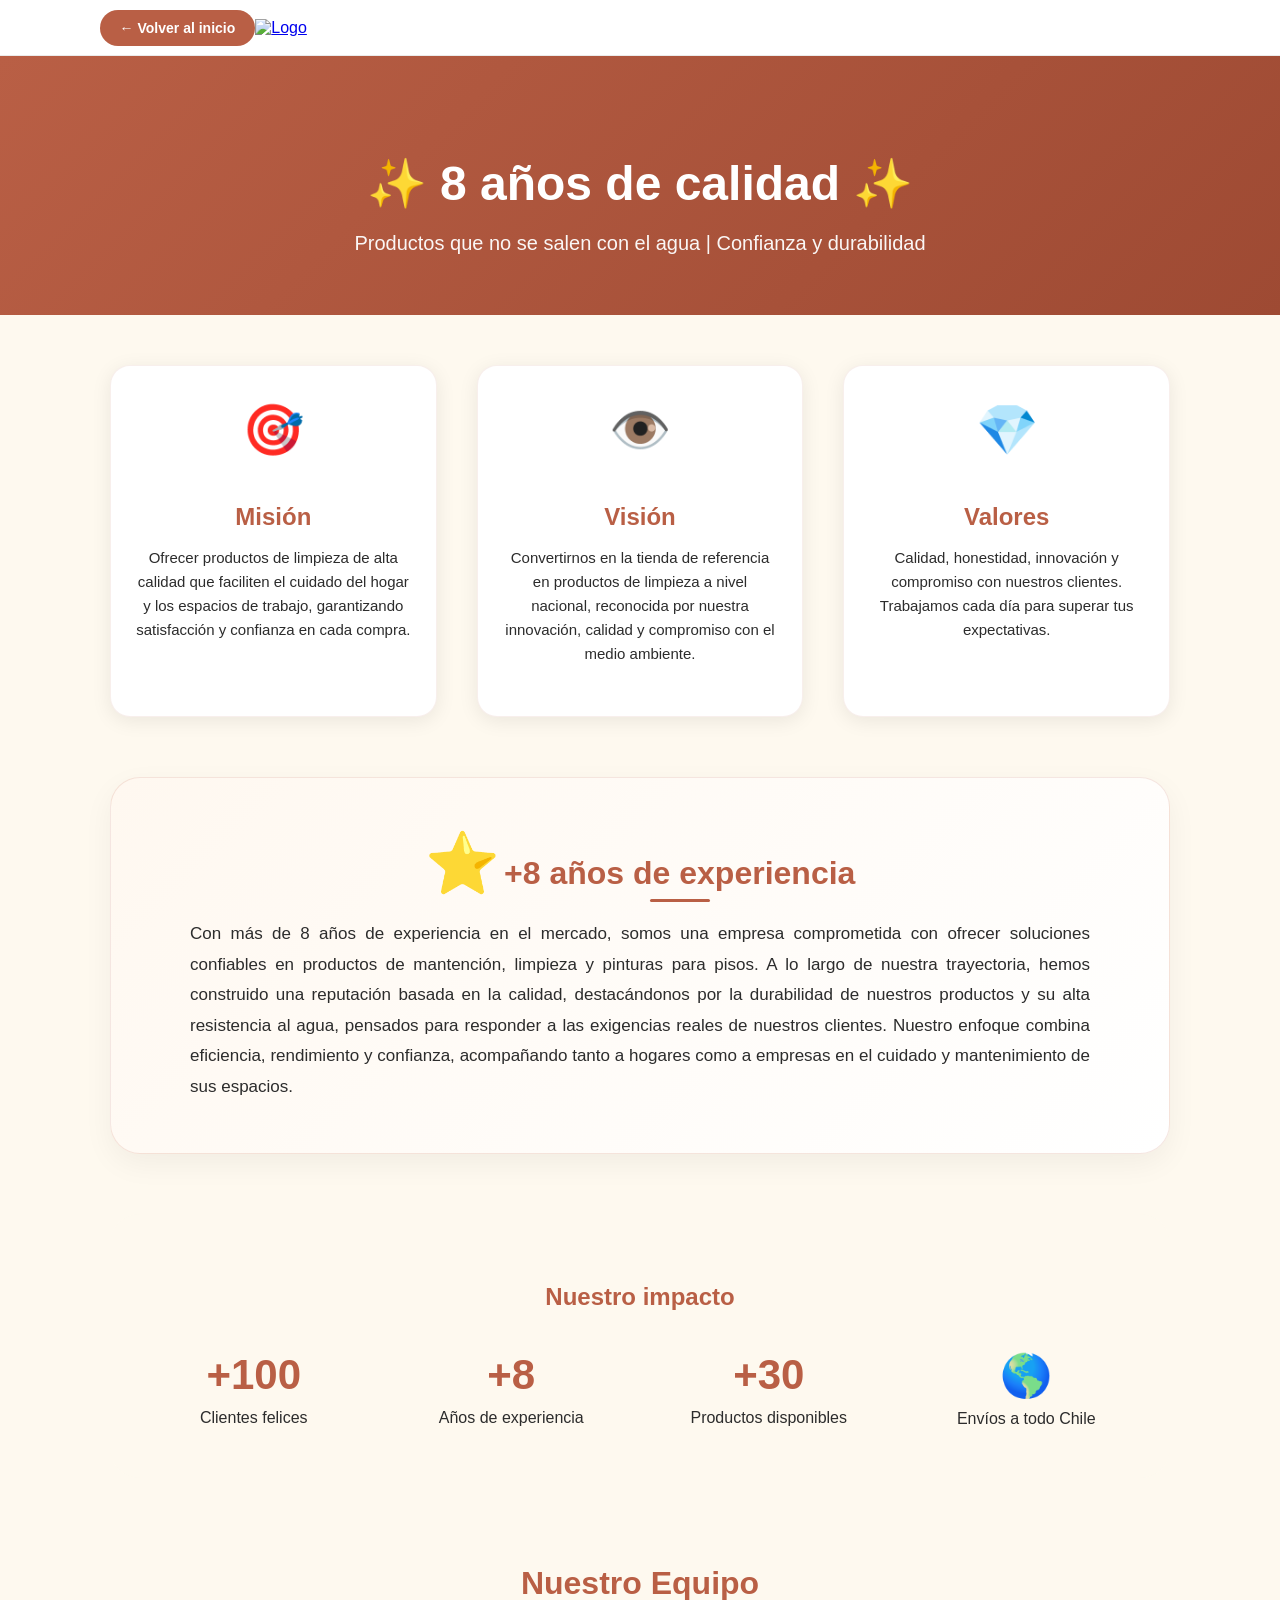
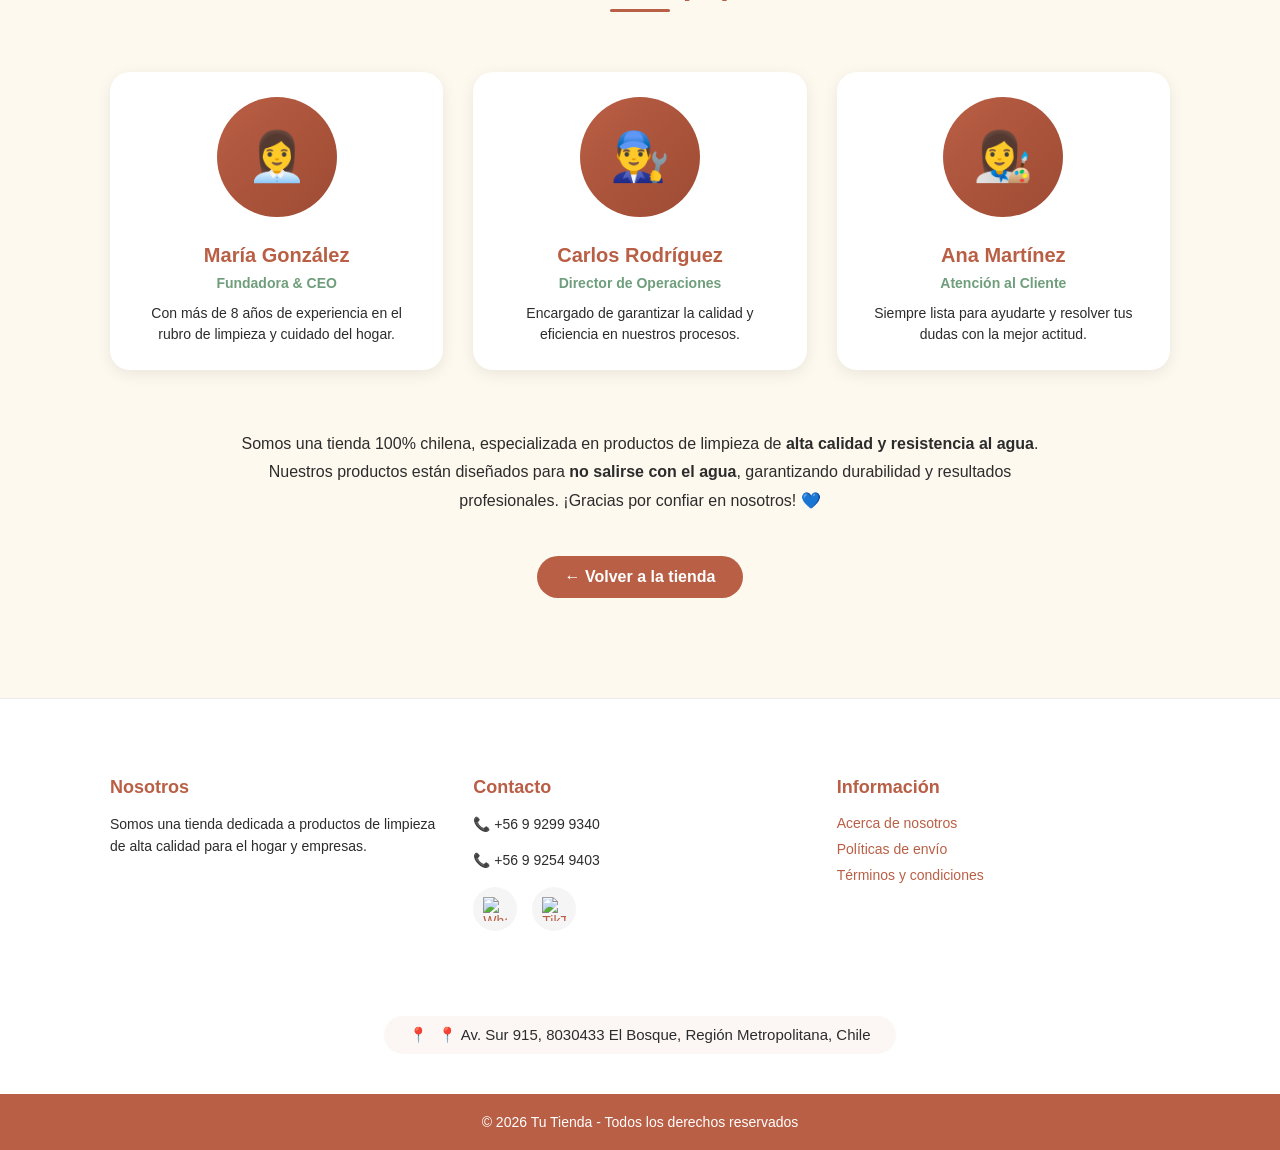
==== pages/acerca.html @ 7e6323ab "Ceras" ====
<!DOCTYPE html>
<html lang="es">
<head>
  <meta charset="UTF-8">
  <meta name="viewport" content="width=device-width, initial-scale=1.0">
  <title>Acerca de Nosotros | Productos que no se salen con el agua</title>

  <!-- CSS principal (compartido con toda la web) -->
  <link rel="stylesheet" href="../css/styles.css">
  
  <!-- CSS específico para esta página -->
  <link rel="stylesheet" href="../css/acerca.css">
</head>

<body>

<!-- 🔝 HEADER CON BOTÓN VOLVER A LA IZQUIERDA -->
<header>
  <div class="header-content">
    <!-- Botón volver al inicio (a la izquierda) -->
    <a href="../index.html" class="back-home-btn">
      ← Volver al inicio
    </a>
    
    <a href="../index.html" class="logo">
      <img src="../img/logo.png" alt="Logo">
    </a>
  </div>
</header>

<!-- 🎯 SECCIÓN HERO -->
<section class="about-hero">
  <h1>✨ 8 años de calidad ✨</h1>
  <p>Productos que no se salen con el agua | Confianza y durabilidad</p>
</section>

<div class="about-container">
  
  <!-- 📋 GRID DE INFORMACIÓN -->
  <div class="about-grid">
    <div class="about-card">
      <div class="about-icon">🎯</div>
      <h3>Misión</h3>
      <p>Ofrecer productos de limpieza de alta calidad que faciliten el cuidado del hogar y los espacios de trabajo, garantizando satisfacción y confianza en cada compra.</p>
    </div>
    
    <div class="about-card">
      <div class="about-icon">👁️</div>
      <h3>Visión</h3>
      <p>Convertirnos en la tienda de referencia en productos de limpieza a nivel nacional, reconocida por nuestra innovación, calidad y compromiso con el medio ambiente.</p>
    </div>
    
    <div class="about-card">
      <div class="about-icon">💎</div>
      <h3>Valores</h3>
      <p>Calidad, honestidad, innovación y compromiso con nuestros clientes. Trabajamos cada día para superar tus expectativas.</p>
    </div>
  </div>

  <!-- 🌟 SECCIÓN DE EXPERIENCIA (con el texto que me diste) -->
  <div class="experience-section">
    <div class="experience-icon">⭐</div>
    <h2>+8 años de experiencia</h2>
    <div class="experience-content">
      <p>Con más de 8 años de experiencia en el mercado, somos una empresa comprometida con ofrecer soluciones confiables en productos de mantención, limpieza y pinturas para pisos. A lo largo de nuestra trayectoria, hemos construido una reputación basada en la calidad, destacándonos por la durabilidad de nuestros productos y su alta resistencia al agua, pensados para responder a las exigencias reales de nuestros clientes. Nuestro enfoque combina eficiencia, rendimiento y confianza, acompañando tanto a hogares como a empresas en el cuidado y mantenimiento de sus espacios.</p>
    </div>
  </div>


  <!-- 📊 SECCIÓN DE ESTADÍSTICAS -->
  <div class="stats-section">
    <h2>Nuestro impacto</h2>
    <div class="stats-grid">
      <div class="stat-item">
        <div class="stat-number">+100</div>
        <div class="stat-label">Clientes felices</div>
      </div>
      <div class="stat-item">
        <div class="stat-number">+8</div>
        <div class="stat-label">Años de experiencia</div>
      </div>
      <div class="stat-item">
        <div class="stat-number">+30</div>
        <div class="stat-label">Productos disponibles</div>
      </div>
      <div class="stat-item">
        <div class="stat-number">🌎</div>
        <div class="stat-label">Envíos a todo Chile</div>
      </div>
    </div>
  </div>

  <!-- 👥 SECCIÓN DEL EQUIPO -->
  <div class="team-section">
    <h2>Nuestro Equipo</h2>
    <div class="team-grid">
      <div class="team-member">
        <div class="team-avatar">👩‍💼</div>
        <h4>María González</h4>
        <div class="team-role">Fundadora & CEO</div>
        <div class="team-desc">Con más de 8 años de experiencia en el rubro de limpieza y cuidado del hogar.</div>
      </div>
      
      <div class="team-member">
        <div class="team-avatar">👨‍🔧</div>
        <h4>Carlos Rodríguez</h4>
        <div class="team-role">Director de Operaciones</div>
        <div class="team-desc">Encargado de garantizar la calidad y eficiencia en nuestros procesos.</div>
      </div>
      
      <div class="team-member">
        <div class="team-avatar">👩‍🎨</div>
        <h4>Ana Martínez</h4>
        <div class="team-role">Atención al Cliente</div>
        <div class="team-desc">Siempre lista para ayudarte y resolver tus dudas con la mejor actitud.</div>
      </div>
    </div>
  </div>

  <!-- 📝 TEXTO ADICIONAL (con foco en resistencia al agua) -->
  <div style="text-align: center; max-width: 800px; margin: 0 auto 40px;">
    <p style="font-size: 16px; line-height: 1.8; color: var(--text-dark);">
      Somos una tienda 100% chilena, especializada en productos de limpieza de <strong>alta calidad y resistencia al agua</strong>. 
      Nuestros productos están diseñados para <strong>no salirse con el agua</strong>, garantizando durabilidad y resultados profesionales. 
      ¡Gracias por confiar en nosotros! 💙
    </p>
  </div>

  <!-- 🔙 BOTÓN VOLVER AL INICIO (parte inferior) -->
  <div class="back-button">
    <a href="../index.html" class="back-btn">
      ← Volver a la tienda
    </a>
  </div>
</div>

<!-- 🔻 FOOTER -->
<footer class="footer">
  <div class="footer-container">

    <div class="footer-section">
      <h3>Nosotros</h3>
      <p>Somos una tienda dedicada a productos de limpieza de alta calidad para el hogar y empresas.</p>
    </div>

    <div class="footer-section">
      <h3>Contacto</h3>
      <p>📞 +56 9 9299 9340</p>
      <p>📞 +56 9 9254 9403</p>
      <div class="social-icons">
        <a href="https://wa.me/56992999340" target="_blank" class="social-icon">
          <img src="https://cdn-icons-png.flaticon.com/512/733/733585.png" alt="WhatsApp">
        </a>
        <a href="https://www.tiktok.com/@pinturaspisos.brillos" target="_blank" class="social-icon">
          <img src="https://cdn-icons-png.flaticon.com/512/3046/3046121.png" alt="TikTok">
        </a>
      </div>
    </div>

    <div class="footer-section">
      <h3>Información</h3>
      <ul>
        <li><a href="../pages/acerca.html">Acerca de nosotros</a></li>
        <li><a href="../pages/envios.html" target="_blank">Políticas de envío</a></li>
        <li><a href="#" onclick="openTerms()">Términos y condiciones</a></li>
      </ul>
    </div>

  </div>

  <!-- 📍 DIRECCIÓN (arriba del copyright) -->
  <div class="footer-address">
    <p>📍 Av. Sur 915, 8030433 El Bosque, Región Metropolitana, Chile</p>
  </div>

  <div class="footer-bottom">
    © 2026 Tu Tienda - Todos los derechos reservados
  </div>
</footer>

</body>
</html>
---- css/styles.css ----
/* ===== RESET BÁSICO ===== */
* {
  box-sizing: border-box;
}

/* ===== VARIABLES DE COLOR ===== */
:root {
  --primary: #b95f45;
  --primary-dark: #9e4a33;
  --secondary: #e6d5b8;
  --accent: #6f9e7c;
  --text-dark: #2c2c2c;
  --text-light: #f5f5f5;
  --bg-light: #fef9ef;
  --whatsapp: #25D366;
}

body {
  font-family: Arial, sans-serif;
  margin: 0;
  background: var(--bg-light);
}

/* ===== TOP BAR ===== */
.top-bar {
  background: var(--primary);
  color: white;
  text-align: center;
  padding: 6px;
  font-size: 14px;
}

/* ===== HEADER ===== */
header {
  background: #ffffff;
  border-bottom: 0.5px solid rgba(0,0,0,0.08);
}

.header-content {
  max-width: 1100px;
  margin: 0 auto;
  padding: 0.6rem;
  display: grid;
  grid-template-columns: auto 1fr auto;
  align-items: center;
}

.logo img {
  height: 70px;
  width: auto;
  object-fit: contain;
  transition: transform 0.3s ease;
}

.logo img:hover {
  transform: scale(1.1);
}

/* ===== CATEGORÍAS ===== */
.categories {
  max-width: 1100px;
  margin: 20px auto;
  display: flex;
  justify-content: center;
  align-items: center;
  gap: 12px;
  background: white;
  padding: 15px 20px;
  flex-wrap: wrap;
  border-radius: 40px;
  box-shadow: 0 4px 12px rgba(0,0,0,0.08);
}

.categories button {
  background: #ffffff;
  border: 1px solid var(--primary);
  padding: 14px 28px;
  border-radius: 40px;
  cursor: pointer;
  font-weight: 600;
  font-size: 16px;
  color: var(--primary);
  box-shadow: 0 4px 10px rgba(0,0,0,0.08), inset 0 -2px 4px rgba(0,0,0,0.05);
  transition: all 0.25s ease;
}

.categories button:hover {
  transform: translateY(-3px) scale(1.03);
  background: var(--primary);
  color: white;
  border-color: var(--primary);
  box-shadow: 0 8px 20px rgba(0,0,0,0.15);
}

.categories button:active {
  transform: scale(0.96);
  box-shadow: inset 0 3px 6px rgba(0,0,0,0.15);
}

/* ===== CARRUSEL PRINCIPAL ===== */
.carousel {
  max-width: 1100px;
  margin: 20px auto;
  position: relative;
  overflow: hidden;
  border-radius: 10px;
}

.slides {
  display: flex;
  transition: transform 0.5s ease-in-out;
}

.slides img {
  width: 100%;
  height: 300px;
  object-fit: cover;
  flex-shrink: 0;
}

.prev, .next {
  position: absolute;
  top: 50%;
  transform: translateY(-50%);
  background: rgba(0,0,0,0.5);
  color: white;
  border: none;
  padding: 10px 14px;
  cursor: pointer;
  font-size: 18px;
  border-radius: 50%;
  z-index: 10;
  transition: all 0.3s ease;
}

.prev { left: 10px; }
.next { right: 10px; }

.prev:hover, .next:hover {
  background: rgba(0,0,0,0.8);
  transform: translateY(-50%) scale(1.1);
}

/* ===== FOOTER ===== */
.footer {
  background: #ffffff;
  color: var(--text-dark);
  margin-top: 40px;
  width: 100%;
  border-top: 0.5px solid rgba(0,0,0,0.08);
  padding: 20px 0 0 0;
}

.footer-container {
  max-width: 1100px;
  margin: 0 auto;
  display: grid;
  grid-template-columns: repeat(auto-fit, minmax(200px, 1fr));
  gap: 30px;
  padding: 40px 20px;
}

.footer-section {
  text-align: left;
}

.footer-section h3 {
  margin-bottom: 15px;
  font-size: 18px;
  color: var(--primary);
}

.footer-section p {
  font-size: 14px;
  line-height: 1.6;
}

.footer-section a {
  color: var(--primary);
  text-decoration: none;
  font-size: 14px;
  transition: color 0.3s ease;
}

.footer-section a:hover {
  text-decoration: underline;
  color: var(--primary-dark);
}

.footer-section ul {
  list-style: none;
  padding: 0;
}

.footer-section ul li {
  margin: 8px 0;
}

.footer-bottom {
  text-align: center;
  padding: 20px;
  background: var(--primary);
  color: white;
  font-size: 14px;
  margin-top: 20px;
}

/* ===== BÚSQUEDA ===== */
.search-box {
  display: flex;
  justify-content: center;
}

.search-container {
  display: flex;
  align-items: center;
  background: white;
  border-radius: 30px;
  padding: 5px;
  width: 60%;
  max-width: 450px;
  box-shadow: 0 2px 6px rgba(0,0,0,0.1);
}

.search-icon {
  margin-left: 10px;
}

.search-container input {
  flex: 1;
  border: none;
  outline: none;
  padding: 8px;
}

.search-btn {
  background: var(--primary);
  color: white;
  border: none;
  padding: 8px 14px;
  border-radius: 20px;
  cursor: pointer;
}

.search-btn:hover {
  background: var(--primary-dark);
}

/* ===== MODAL ===== */
.modal {
  display: none;
  position: fixed;
  top: 0;
  left: 0;
  width: 100%;
  height: 100%;
  background: rgba(0,0,0,0.6);
  justify-content: center;
  align-items: center;
  z-index: 1000;
}

.modal-box {
  position: relative;
  background: white;
  padding: 20px;
  border-radius: 10px;
}

.modal-box .close {
  position: absolute;
  top: -10px;
  right: -10px;
  font-size: 24px;
  font-weight: bold;
  color: white;
  cursor: pointer;
  transition: all 0.3s ease;
  z-index: 20;
  width: 34px;
  height: 34px;
  display: flex;
  align-items: center;
  justify-content: center;
  border-radius: 50%;
  background: var(--primary);
  box-shadow: 0 2px 8px rgba(0,0,0,0.2);
}

.modal-box .close:hover {
  background: var(--primary-dark);
  transform: scale(1.1);
  color: white;
}

/* ===== MODAL GRANDE PARA TÉRMINOS ===== */
.modal-large {
  max-width: 800px;
  width: 90%;
  max-height: 85vh;
  overflow-y: auto;
  padding: 30px;
}

.modal-large::-webkit-scrollbar {
  width: 8px;
}

.modal-large::-webkit-scrollbar-track {
  background: #f1f1f1;
  border-radius: 10px;
}

.modal-large::-webkit-scrollbar-thumb {
  background: var(--primary);
  border-radius: 10px;
}

.modal-large::-webkit-scrollbar-thumb:hover {
  background: var(--primary-dark);
}

/* ===== TÉRMINOS Y CONDICIONES ===== */
#termsContent .terms-card {
  background: transparent;
  padding: 0;
  box-shadow: none;
}

#termsContent h1 {
  color: var(--primary);
  font-size: 28px;
  margin-bottom: 20px;
  padding-bottom: 15px;
  border-bottom: 2px solid var(--secondary);
}

#termsContent h2 {
  color: var(--primary-dark);
  font-size: 20px;
  margin-top: 25px;
  margin-bottom: 10px;
}

#termsContent p {
  font-size: 15px;
  margin-bottom: 15px;
  line-height: 1.6;
}

#termsContent .highlight-box {
  background: rgba(185, 95, 69, 0.08);
  border-left: 4px solid var(--primary);
  padding: 15px 20px;
  border-radius: 12px;
  margin: 20px 0;
}

#termsContent .highlight-box strong {
  color: var(--primary);
}

#termsContent .terms-date {
  text-align: center;
  margin-top: 30px;
  padding-top: 20px;
  border-top: 1px solid #eee;
  font-size: 12px;
  color: #888;
}

/* ===== SECCIÓN INFORMATIVA ===== */
.info-section {
  padding: 40px 20px 180px;
  min-height: auto;
  position: relative;
  background: linear-gradient(135deg, var(--secondary) 0%, var(--bg-light) 100%);
  display: flex;
  justify-content: center;
}

.info-section::before {
  content: "";
  position: absolute;
  top: 0;
  left: 0;
  width: 100%;
  height: 100%;
  background: repeating-linear-gradient(
    45deg,
    rgba(255,255,255,0.03) 0px,
    rgba(255,255,255,0.03) 2px,
    transparent 2px,
    transparent 8px
  );
  pointer-events: none;
}

.info-container {
  max-width: 800px;
  width: 90%;
  background: rgba(185, 95, 69, 0.2);
  backdrop-filter: blur(12px);
  -webkit-backdrop-filter: blur(12px);
  border-radius: 24px;
  padding: 25px 40px 30px;
  box-shadow: 0 8px 32px rgba(0, 0, 0, 0.2);
  text-align: center;
  transition: transform 0.3s ease;
  border: 1px solid rgba(185, 95, 69, 0.3);
  position: relative;
  z-index: 1;
  margin-bottom: 30px;
}

.info-btn {
  display: inline-block;
  margin-top: 15px;
  margin-bottom: 0px;
  box-shadow: 0 4px 10px rgba(0, 0, 0, 0.2);
  background: var(--primary);
  color: #ffffff;
  padding: 10px 20px;
  border-radius: 25px;
  font-weight: bold;
  font-size: 14px;
  text-decoration: none;
  transition: all 0.3s ease;
  position: relative;
  z-index: 5;
}

.info-btn:hover {
  background: var(--primary-dark);
  color: white;
  transform: scale(1.05);
}

.info-products {
  position: absolute;
  bottom: -200px;
  left: 50%;
  transform: translateX(-50%);
  width: 380px;
  z-index: 10;
  pointer-events: none;
  filter: drop-shadow(0 25px 20px rgba(0, 0, 0, 0.4))
          drop-shadow(0 5px 10px rgba(0, 0, 0, 0.3));
  transition: all 0.4s cubic-bezier(0.2, 0.9, 0.4, 1.1);
}

.info-products:hover {
  filter: drop-shadow(0 30px 25px rgba(0, 0, 0, 0.5))
          drop-shadow(0 10px 15px rgba(0, 0, 0, 0.4))
          brightness(1.05);
  transform: translateX(-50%) scale(1.02);
}

/* ===== SECCIÓN DE VALORES ===== */
.values-section {
  max-width: 1100px;
  margin: 40px auto;
  padding: 20px;
}

.values-container {
  display: flex;
  flex-wrap: wrap;
  justify-content: center;
  gap: 30px;
}

.value-card {
  flex: 1;
  min-width: 250px;
  background: white;
  border-radius: 20px;
  padding: 30px 25px;
  text-align: center;
  transition: all 0.3s ease;
  box-shadow: 0 4px 15px rgba(0, 0, 0, 0.08);
  border: 1px solid rgba(185, 95, 69, 0.1);
}

.value-card:hover {
  transform: translateY(-8px);
  box-shadow: 0 15px 30px rgba(0, 0, 0, 0.1);
  border-color: var(--primary);
}

.value-icon {
  width: 80px;
  height: 80px;
  background: var(--primary);
  border-radius: 50%;
  display: flex;
  align-items: center;
  justify-content: center;
  margin: 0 auto 20px auto;
  font-size: 36px;
  color: white;
  transition: all 0.3s ease;
  box-shadow: 0 4px 10px rgba(0, 0, 0, 0.1);
  border: 2px solid rgba(255, 255, 255, 0.3);
}

.value-card:hover .value-icon {
  background: var(--primary-dark);
  transform: scale(1.05);
}

.value-card h3 {
  color: var(--primary);
  font-size: 24px;
  margin-bottom: 15px;
  font-weight: 600;
}

.value-card p {
  color: var(--text-dark);
  font-size: 15px;
  line-height: 1.6;
}

/* ===== BOTÓN VOLVER ARRIBA ===== */
.scroll-top-btn {
  position: fixed;
  bottom: 30px;
  right: 30px;
  width: 50px;
  height: 50px;
  background: var(--primary);
  color: white;
  border: none;
  border-radius: 50%;
  cursor: pointer;
  font-size: 24px;
  font-weight: bold;
  display: none;
  align-items: center;
  justify-content: center;
  transition: all 0.3s ease;
  z-index: 1000;
  box-shadow: 0 4px 15px rgba(0, 0, 0, 0.2);
}

.scroll-top-btn:hover {
  background: var(--primary-dark);
  transform: translateY(-5px);
  box-shadow: 0 6px 20px rgba(0, 0, 0, 0.3);
}

.scroll-top-btn:active {
  transform: translateY(0);
}

.scroll-top-btn.show {
  display: flex;
  animation: fadeInUp 0.3s ease;
}

@keyframes fadeInUp {
  from {
    opacity: 0;
    transform: translateY(20px);
  }
  to {
    opacity: 1;
    transform: translateY(0);
  }
}

/* ===== TÍTULO DE PRODUCTOS ===== */
.products-title {
  text-align: center;
  color: var(--primary);
  font-size: 32px;
  margin-bottom: 30px;
  font-weight: 600;
  position: relative;
  display: inline-block;
  width: 100%;
}

.products-title::after {
  content: '';
  position: absolute;
  bottom: -10px;
  left: 50%;
  transform: translateX(-50%);
  width: 60px;
  height: 3px;
  background: var(--primary);
  border-radius: 2px;
}

/* ===== REDES SOCIALES ===== */
.social-icons {
  display: flex;
  gap: 15px;
  margin-top: 15px;
}

.social-icon {
  display: flex;
  align-items: center;
  justify-content: center;
  width: 44px;
  height: 44px;
  background: #f5f5f5;
  border-radius: 50%;
  transition: all 0.3s ease;
  text-decoration: none;
}

.social-icon img {
  width: 24px;
  height: 24px;
  transition: transform 0.3s ease;
}

.social-icon:hover {
  transform: translateY(-3px);
}

.social-icon:hover img {
  transform: scale(1.1);
}

.social-icon:first-child:hover {
  background: #25D366;
}

.social-icon:first-child:hover img {
  filter: brightness(0) invert(1);
}

.social-icon:last-child:hover {
  background: #000000;
}

.social-icon:last-child:hover img {
  filter: brightness(0) invert(1);
}

/* ===== DIRECCIÓN FOOTER ===== */
.footer-address {
  text-align: center;
  padding: 20px;
  margin-top: 25px;
}

.footer-address p {
  margin: 0;
  font-size: 15px;
  color: var(--text-dark);
  display: inline-block;
  background: rgba(185, 95, 69, 0.05);
  padding: 10px 25px;
  border-radius: 40px;
  backdrop-filter: blur(4px);
}

.footer-address p::before {
  content: "📍";
  margin-right: 10px;
}

/* ===== BOTÓN VOLVER AL INICIO ===== */
.back-home-btn {
  display: inline-flex;
  align-items: center;
  gap: 8px;
  background: var(--primary, #b95f45);
  color: white;
  text-decoration: none;
  padding: 10px 20px;
  border-radius: 40px;
  font-weight: 600;
  font-size: 14px;
  transition: all 0.3s ease;
  white-space: nowrap;
}

.back-home-btn:hover {
  background: var(--primary-dark, #9e4a33);
  transform: translateX(-3px);
}

/* ===== SECCIÓN PRODUCTOS REDISEÑADA ===== */
.products-section {
  max-width: 1200px;
  margin: 60px auto;
  padding: 0 20px;
}

.products-header {
  text-align: center;
  margin-bottom: 40px;
}

.products-subtitle {
  color: #666;
  font-size: 1rem;
  margin-top: 10px;
}

.products-grid {
  display: grid;
  grid-template-columns: repeat(auto-fill, minmax(280px, 1fr));
  gap: 28px;
  margin-top: 20px;
}

.products-grid .card {
  background: white;
  border-radius: 16px;
  overflow: hidden;
  box-shadow: 0 2px 8px rgba(0,0,0,0.08);
  transition: all 0.3s ease;
  cursor: pointer;
  position: relative;
  display: flex;
  flex-direction: column;
  min-width: auto;
  padding: 0;
}

.products-grid .card:hover {
  transform: translateY(-6px);
  box-shadow: 0 12px 28px rgba(0,0,0,0.12);
}

.products-grid .card .card-image {
  position: relative;
  background: #f8f8f8;
  display: flex;
  align-items: center;
  justify-content: center;
  padding: 20px;
  height: 220px;
}

.products-grid .card img {
  width: 100%;
  height: 100%;
  object-fit: contain;
  transition: transform 0.3s ease;
  border-radius: 0;
}

.products-grid .card:hover img {
  transform: scale(1.05);
}

.products-grid .card .card-content {
  padding: 16px;
  display: flex;
  flex-direction: column;
  flex: 1;
}

.products-grid .card h3 {
  font-size: 1rem;
  margin: 0 0 8px 0;
  color: #333;
  font-weight: 600;
  line-height: 1.4;
  min-height: 44px;
}

.products-grid .card .price {
  font-size: 1.5rem;
  font-weight: 700;
  color: var(--primary);
  margin: 8px 0;
}

/* ===== BOTÓN WHATSAPP DEL MODAL - DISEÑO MEJORADO ===== */
.modal-whatsapp-btn {
  display: inline-flex;
  align-items: center;
  justify-content: center;
  gap: 12px;
  background: linear-gradient(135deg, #25D366 0%, #128C7E 100%);
  color: white;
  text-decoration: none;
  padding: 14px 24px;
  border-radius: 60px;
  font-size: 16px;
  font-weight: 700;
  margin-top: 20px;
  transition: all 0.3s ease;
  border: none;
  cursor: pointer;
  width: 100%;
  box-shadow: 0 6px 14px rgba(37, 211, 102, 0.35);
  letter-spacing: 0.5px;
  position: relative;
  overflow: hidden;
}

.modal-whatsapp-btn::before {
  content: '';
  position: absolute;
  top: 0;
  left: -100%;
  width: 100%;
  height: 100%;
  background: linear-gradient(90deg, transparent, rgba(255,255,255,0.2), transparent);
  transition: left 0.5s ease;
}

.modal-whatsapp-btn:hover::before {
  left: 100%;
}

.modal-whatsapp-btn:hover {
  background: linear-gradient(135deg, #1da15f 0%, #0e6b5e 100%);
  transform: translateY(-3px);
  box-shadow: 0 10px 20px rgba(37, 211, 102, 0.45);
}

.modal-whatsapp-btn:active {
  transform: translateY(0);
  box-shadow: 0 4px 10px rgba(37, 211, 102, 0.3);
}

.modal-whatsapp-btn svg {
  width: 22px;
  height: 22px;
  filter: brightness(0) invert(1);
  transition: transform 0.2s ease;
}

.modal-whatsapp-btn:hover svg {
  transform: scale(1.1);
}

/* Responsive */
@media (max-width: 768px) {
  .modal-whatsapp-btn {
    padding: 12px 20px;
    font-size: 14px;
    gap: 10px;
  }
  
  .modal-whatsapp-btn svg {
    width: 18px;
    height: 18px;
  }
}

@media (max-width: 768px) {
  .logo img {
    height: 50px;
  }
  
  .top-bar {
    font-size: 11px;
    padding: 8px 4px;
  }
  
  .header-content {
    padding: 0.8rem;
  }
  
  .categories {
    margin: 15px 10px;
    padding: 12px 15px;
    gap: 8px;
    border-radius: 30px;
  }
  
  .categories button {
    padding: 8px 16px;
    font-size: 13px;
  }
  
  .carousel {
    margin: 15px 10px;
    border-radius: 8px;
  }
  
  .slides img {
    height: 180px;
  }
  
  .prev, .next {
    padding: 6px;
    font-size: 16px;
  }
  
  .info-section {
    padding: 30px 15px 140px;
  }
  
  .info-container {
    padding: 20px 20px 25px;
    width: 95%;
  }
  
  .info-container h2 {
    font-size: 1.5rem;
    margin: 10px 0;
  }
  
  .info-container p {
    font-size: 14px;
  }
  
  .info-products {
    width: 250px;
    bottom: -140px;
  }
  
  .values-section {
    margin: 20px auto;
    padding: 10px 15px;
  }
  
  .values-container {
    gap: 20px;
  }
  
  .value-card {
    min-width: 100%;
    padding: 25px 20px;
  }
  
  .value-card h3 {
    font-size: 22px;
  }
  
  .value-icon {
    width: 70px;
    height: 70px;
    font-size: 32px;
  }
  
  .products-section {
    margin: 40px auto;
  }
  
  .products-title {
    font-size: 1.8rem;
  }
  
  .products-grid {
    gap: 16px;
    grid-template-columns: repeat(auto-fill, minmax(240px, 1fr));
  }
  
  .products-grid .card .card-image {
    height: 180px;
    padding: 12px;
  }
  
  .products-grid .card .price {
    font-size: 1.3rem;
  }
  
  .search-container {
    width: 100%;
    max-width: 100%;
  }
  
  .search-container input {
    padding: 10px 8px;
    font-size: 14px;
  }
  
  .search-btn {
    padding: 8px 16px;
    font-size: 13px;
  }
  
  .footer-container {
    grid-template-columns: 1fr;
    gap: 25px;
    padding: 25px 20px;
    text-align: center;
  }
  
  .footer-section {
    text-align: center;
  }
  
  .footer-section h3 {
    font-size: 16px;
  }
  
  .social-icons {
    justify-content: center;
  }
  
  .footer-address p {
    font-size: 12px;
    padding: 8px 15px;
  }
  
  .footer-bottom {
    font-size: 11px;
    padding: 15px;
  }
  
  .scroll-top-btn {
    width: 45px;
    height: 45px;
    font-size: 20px;
    bottom: 20px;
    right: 20px;
  }
  
  .back-home-btn {
    padding: 8px 14px;
    font-size: 12px;
  }
  
  .modal-box {
    width: 90%;
    max-width: 350px;
    padding: 15px;
  }
  
  .modal-box img {
    max-width: 100%;
    height: auto;
  }
  
  .modal-box h2 {
    font-size: 16px;
  }
  
  .modal-box .price {
    font-size: 18px;
  }
  
  .modal-whatsapp-btn {
    padding: 10px 20px;
    font-size: 14px;
  }
  
  .modal-whatsapp-btn svg {
    width: 18px;
    height: 18px;
  }
  
  .modal-large {
    width: 95%;
    padding: 20px;
  }
  
  #termsContent h1 {
    font-size: 22px;
  }
  
  #termsContent h2 {
    font-size: 18px;
  }
  
  #termsContent p {
    font-size: 13px;
  }
}

@media (max-width: 480px) {
  .top-bar {
    font-size: 10px;
  }
  
  .categories button {
    padding: 6px 12px;
    font-size: 11px;
  }
  
  .slides img {
    height: 140px;
  }
  
  .carousel {
    margin: 10px 8px;
    border-radius: 6px;
  }
  
  .prev, .next {
    padding: 4px 8px;
    font-size: 12px;
  }
  
  .prev { left: 3px; }
  .next { right: 3px; }
  
  .products-title {
    font-size: 1.4rem;
  }
  
  .products-subtitle {
    font-size: 0.8rem;
  }
  
  .products-grid {
    gap: 12px;
    grid-template-columns: 1fr;
  }
  
  .products-grid .card .card-image {
    height: 150px;
    padding: 10px;
  }
  
  .products-grid .card h3 {
    font-size: 0.9rem;
    min-height: 38px;
  }
  
  .products-grid .card .price {
    font-size: 1.2rem;
  }
  
  .info-products {
    width: 200px;
    bottom: -110px;
  }
  
  .scroll-top-btn {
    width: 40px;
    height: 40px;
    font-size: 18px;
    bottom: 15px;
    right: 15px;
  }
}

/* Orientación horizontal */
@media (max-width: 768px) and (orientation: landscape) {
  .slides img {
    height: 200px;
  }
  
  .info-section {
    padding: 20px 15px 100px;
  }
  
  .info-products {
    width: 180px;
    bottom: -90px;
  }
  
  .products-grid .card .card-image {
    height: 160px;
  }
}
---- css/acerca.css ----
/* ===== ESTILOS ESPECÍFICOS PARA ACERCA DE NOSOTROS ===== */

/* Hero section */
.about-hero {
  background: linear-gradient(135deg, var(--primary) 0%, var(--primary-dark) 100%);
  color: white;
  text-align: center;
  padding: 60px 20px;
  margin-bottom: 50px;
}

.about-hero h1 {
  font-size: 48px;
  margin-bottom: 20px;
  animation: fadeInDown 0.8s ease;
}

.about-hero p {
  font-size: 20px;
  max-width: 600px;
  margin: 0 auto;
  opacity: 0.95;
  animation: fadeInUp 0.8s ease;
}

/* Contenedor principal */
.about-container {
  max-width: 1100px;
  margin: 0 auto;
  padding: 0 20px 60px;
}

/* Grid de información */
.about-grid {
  display: grid;
  grid-template-columns: repeat(auto-fit, minmax(300px, 1fr));
  gap: 40px;
  margin-bottom: 60px;
}

.about-card {
  background: white;
  border-radius: 20px;
  padding: 35px 25px;
  text-align: center;
  box-shadow: 0 4px 20px rgba(0, 0, 0, 0.08);
  transition: all 0.3s ease;
  border: 1px solid rgba(185, 95, 69, 0.1);
}

.about-card:hover {
  transform: translateY(-8px);
  box-shadow: 0 20px 40px rgba(0, 0, 0, 0.12);
  border-color: var(--primary);
}

.about-icon {
  font-size: 50px;
  margin-bottom: 20px;
  display: inline-block;
}

.about-card h3 {
  color: var(--primary);
  font-size: 24px;
  margin-bottom: 15px;
}

.about-card p {
  color: var(--text-dark);
  line-height: 1.6;
  font-size: 15px;
}

/* Sección de estadísticas */
.stats-section {
  background: var(--bg-light);
  border-radius: 30px;
  padding: 50px 30px;
  margin-bottom: 60px;
  text-align: center;
}

.stats-section h2 {
  color: var(--primary);
  margin-bottom: 20px;
}

.stats-grid {
  display: grid;
  grid-template-columns: repeat(auto-fit, minmax(200px, 1fr));
  gap: 30px;
  margin-top: 40px;
}

.stat-item {
  text-align: center;
}

.stat-number {
  font-size: 42px;
  font-weight: bold;
  color: var(--primary);
  margin-bottom: 10px;
}

.stat-label {
  font-size: 16px;
  color: var(--text-dark);
  font-weight: 500;
}

/* Sección de equipo */
.team-section {
  text-align: center;
  margin-bottom: 60px;
}

.team-section h2 {
  color: var(--primary);
  font-size: 32px;
  margin-bottom: 40px;
  position: relative;
  display: inline-block;
}

.team-section h2::after {
  content: '';
  position: absolute;
  bottom: -10px;
  left: 50%;
  transform: translateX(-50%);
  width: 60px;
  height: 3px;
  background: var(--primary);
  border-radius: 2px;
}

.team-grid {
  display: grid;
  grid-template-columns: repeat(auto-fit, minmax(250px, 1fr));
  gap: 30px;
  margin-top: 30px;
}

.team-member {
  background: white;
  border-radius: 20px;
  padding: 25px;
  text-align: center;
  transition: all 0.3s ease;
  box-shadow: 0 4px 15px rgba(0, 0, 0, 0.08);
}

.team-member:hover {
  transform: translateY(-5px);
  box-shadow: 0 10px 25px rgba(0, 0, 0, 0.15);
}

.team-avatar {
  width: 120px;
  height: 120px;
  background: linear-gradient(135deg, var(--primary), var(--primary-dark));
  border-radius: 50%;
  display: flex;
  align-items: center;
  justify-content: center;
  margin: 0 auto 20px;
  font-size: 48px;
  color: white;
}

.team-member h4 {
  color: var(--primary);
  font-size: 20px;
  margin-bottom: 8px;
}

.team-role {
  color: var(--accent);
  font-size: 14px;
  font-weight: 600;
  margin-bottom: 12px;
}

.team-desc {
  font-size: 14px;
  color: var(--text-dark);
  line-height: 1.5;
}

/* Botón volver mejorado */
.back-button {
  text-align: center;
  margin-top: 40px;
}

.back-btn {
  display: inline-flex;
  align-items: center;
  gap: 10px;
  background: var(--primary);
  color: white;
  text-decoration: none;
  padding: 12px 28px;
  border-radius: 40px;
  font-weight: 600;
  transition: all 0.3s ease;
  border: none;
  cursor: pointer;
  font-size: 16px;
}

.back-btn:hover {
  background: var(--primary-dark);
  transform: translateX(-5px);
}

/* Animaciones */
@keyframes fadeInDown {
  from {
    opacity: 0;
    transform: translateY(-30px);
  }
  to {
    opacity: 1;
    transform: translateY(0);
  }
}

@keyframes fadeInUp {
  from {
    opacity: 0;
    transform: translateY(30px);
  }
  to {
    opacity: 1;
    transform: translateY(0);
  }
}

/* Responsive */
@media (max-width: 768px) {
  .about-hero h1 {
    font-size: 32px;
  }
  
  .about-hero p {
    font-size: 16px;
  }
  
  .stat-number {
    font-size: 32px;
  }
  
  .team-avatar {
    width: 100px;
    height: 100px;
    font-size: 40px;
  }
}

/* Sección de experiencia */
.experience-section {
  background: linear-gradient(135deg, #fff8f0 0%, #fff 100%);
  border-radius: 30px;
  padding: 50px 40px;
  margin-bottom: 60px;
  text-align: center;
  border: 1px solid rgba(185, 95, 69, 0.15);
  box-shadow: 0 10px 30px rgba(0, 0, 0, 0.05);
}

.experience-icon {
  font-size: 60px;
  margin-bottom: 20px;
  display: inline-block;
  animation: pulse 2s infinite;
}

@keyframes pulse {
  0%, 100% { transform: scale(1); }
  50% { transform: scale(1.1); }
}

.experience-section h2 {
  color: var(--primary);
  font-size: 32px;
  margin-bottom: 25px;
  position: relative;
  display: inline-block;
}

.experience-section h2::after {
  content: '';
  position: absolute;
  bottom: -10px;
  left: 50%;
  transform: translateX(-50%);
  width: 60px;
  height: 3px;
  background: var(--primary);
  border-radius: 2px;
}

.experience-content {
  max-width: 900px;
  margin: 0 auto;
}

.experience-content p {
  font-size: 17px;
  line-height: 1.8;
  color: var(--text-dark);
  text-align: justify;
  margin: 0;
}

/* ===== RESPONSIVE MEJORADO PARA ACERCA DE NOSOTROS ===== */

/* Tablets (hasta 1024px) */
@media (max-width: 1024px) {
  .about-hero h1 {
    font-size: 40px;
  }
  
  .about-grid {
    gap: 30px;
  }
  
  .stats-grid {
    gap: 25px;
  }
  
  .team-grid {
    gap: 25px;
  }
}

/* Celulares (hasta 768px) */
@media (max-width: 768px) {
  /* Hero section */
  .about-hero {
    padding: 40px 15px;
    margin-bottom: 30px;
  }
  
  .about-hero h1 {
    font-size: 28px;
    margin-bottom: 15px;
  }
  
  .about-hero p {
    font-size: 15px;
    padding: 0 10px;
  }
  
  /* Contenedor principal */
  .about-container {
    padding: 0 15px 40px;
  }
  
  /* Grid de tarjetas */
  .about-grid {
    grid-template-columns: 1fr;
    gap: 20px;
    margin-bottom: 40px;
  }
  
  .about-card {
    padding: 25px 20px;
  }
  
  .about-card h3 {
    font-size: 20px;
  }
  
  .about-card p {
    font-size: 14px;
  }
  
  .about-icon {
    font-size: 40px;
  }
  
  /* Sección de estadísticas */
  .stats-section {
    padding: 30px 20px;
    margin-bottom: 40px;
    border-radius: 20px;
  }
  
  .stats-section h2 {
    font-size: 22px;
  }
  
  .stats-grid {
    grid-template-columns: repeat(2, 1fr);
    gap: 20px;
    margin-top: 25px;
  }
  
  .stat-number {
    font-size: 28px;
  }
  
  .stat-label {
    font-size: 13px;
  }
  
  /* Sección de experiencia */
  .experience-section {
    padding: 30px 20px;
    margin-bottom: 40px;
    border-radius: 20px;
  }
  
  .experience-icon {
    font-size: 45px;
  }
  
  .experience-section h2 {
    font-size: 24px;
  }
  
  .experience-content p {
    font-size: 14px;
    line-height: 1.6;
    text-align: left;
  }
  
  /* Sección de equipo */
  .team-section {
    margin-bottom: 40px;
  }
  
  .team-section h2 {
    font-size: 24px;
  }
  
  .team-grid {
    grid-template-columns: 1fr;
    gap: 20px;
  }
  
  .team-member {
    padding: 20px;
  }
  
  .team-avatar {
    width: 90px;
    height: 90px;
    font-size: 36px;
  }
  
  .team-member h4 {
    font-size: 18px;
  }
  
  .team-role {
    font-size: 12px;
  }
  
  .team-desc {
    font-size: 13px;
  }
  
  /* Botón volver */
  .back-btn {
    padding: 10px 24px;
    font-size: 14px;
  }
}

/* Celulares muy pequeños (hasta 480px) */
@media (max-width: 480px) {
  .about-hero {
    padding: 30px 10px;
  }
  
  .about-hero h1 {
    font-size: 24px;
  }
  
  .about-hero p {
    font-size: 13px;
  }
  
  .about-card {
    padding: 20px 15px;
  }
  
  .about-card h3 {
    font-size: 18px;
  }
  
  .about-card p {
    font-size: 13px;
  }
  
  .stats-grid {
    grid-template-columns: 1fr;
    gap: 15px;
  }
  
  .stat-number {
    font-size: 32px;
  }
  
  .stat-label {
    font-size: 14px;
  }
  
  .experience-section h2 {
    font-size: 20px;
  }
  
  .experience-content p {
    font-size: 13px;
  }
  
  .team-section h2 {
    font-size: 20px;
  }
  
  .team-avatar {
    width: 80px;
    height: 80px;
    font-size: 32px;
  }
  
  .team-member h4 {
    font-size: 16px;
  }
  
  .back-btn {
    padding: 8px 20px;
    font-size: 13px;
  }
}

/* Orientación horizontal en celulares */
@media (max-width: 768px) and (orientation: landscape) {
  .about-hero {
    padding: 25px 15px;
  }
  
  .about-hero h1 {
    font-size: 24px;
  }
  
  .about-grid {
    grid-template-columns: repeat(2, 1fr);
  }
  
  .stats-grid {
    grid-template-columns: repeat(2, 1fr);
  }
  
  .team-grid {
    grid-template-columns: repeat(2, 1fr);
  }
  
  .team-avatar {
    width: 70px;
    height: 70px;
    font-size: 28px;
  }
}

/* Ajustes para pantallas muy grandes (mejor experiencia) */
@media (min-width: 1400px) {
  .about-container {
    max-width: 1300px;
  }
  
  .about-grid {
    gap: 50px;
  }
  
  .stats-grid {
    gap: 50px;
  }
  
  .team-grid {
    gap: 40px;
  }
}
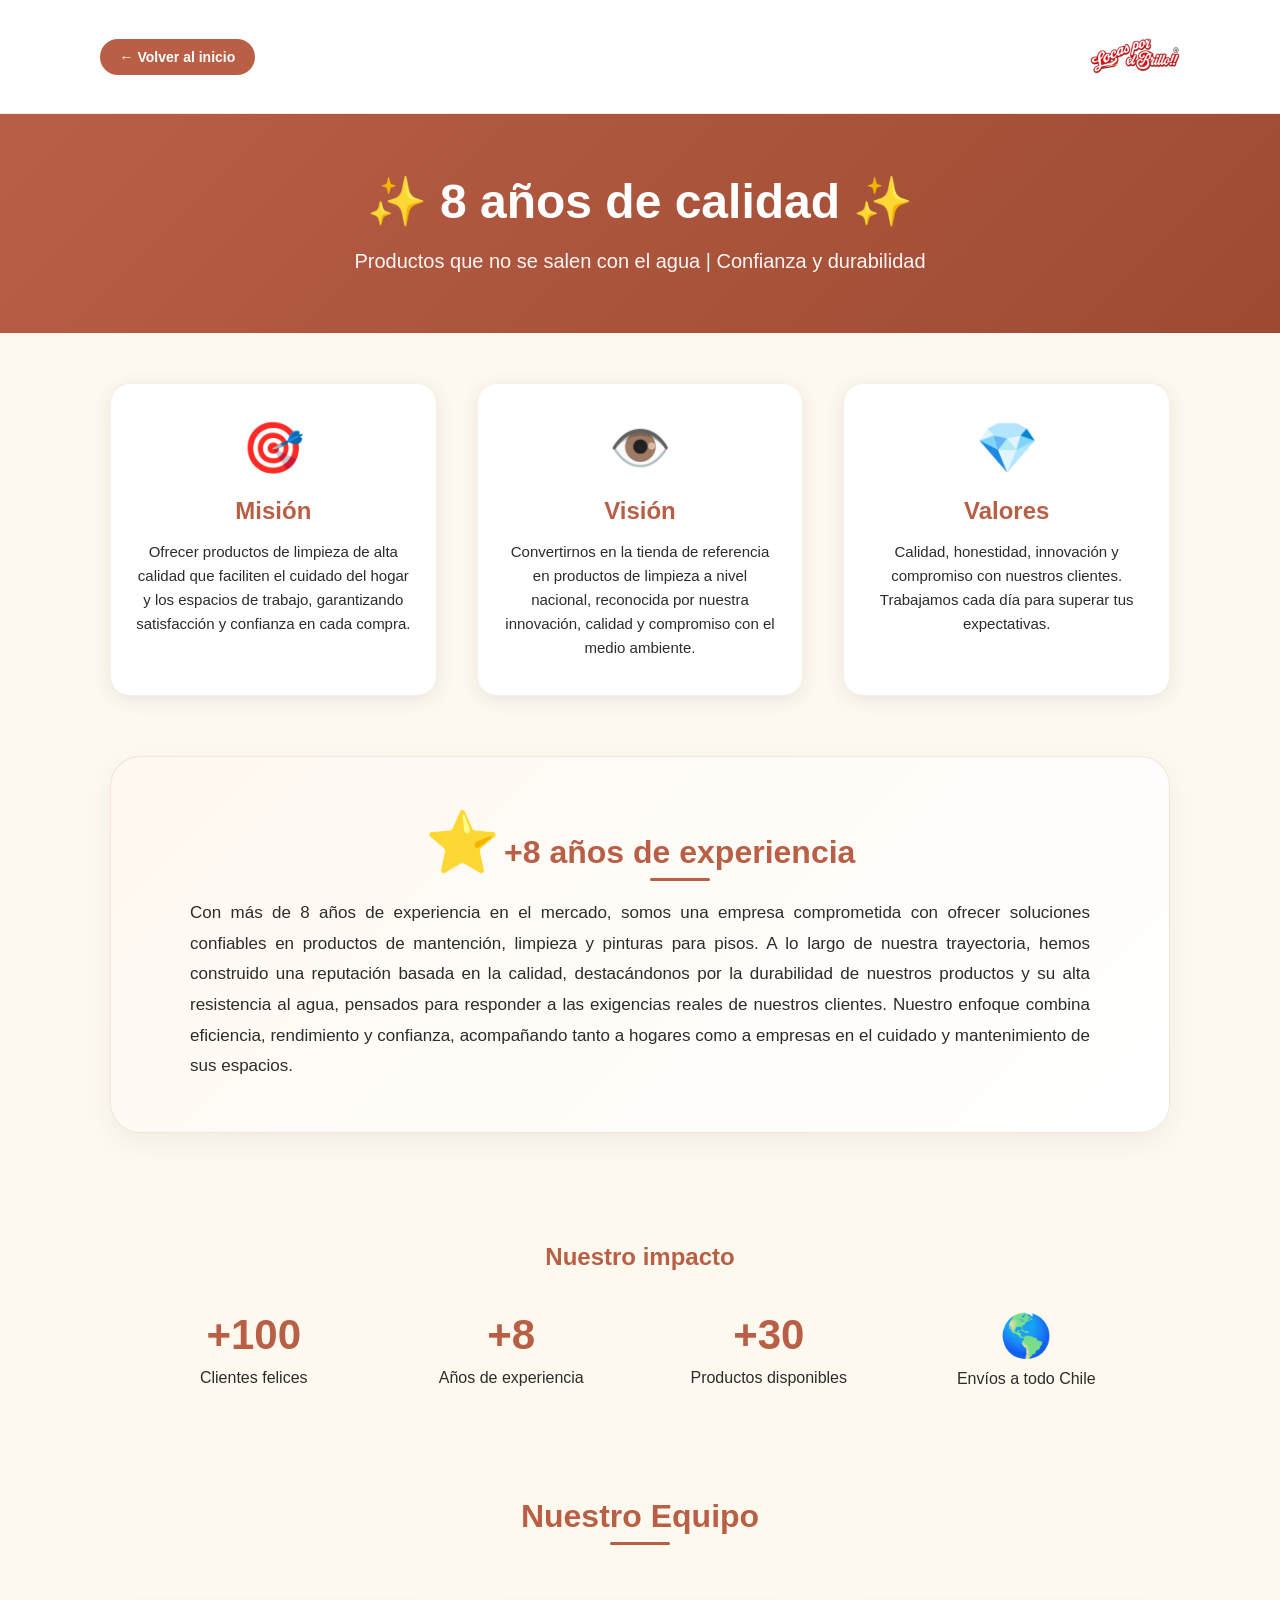
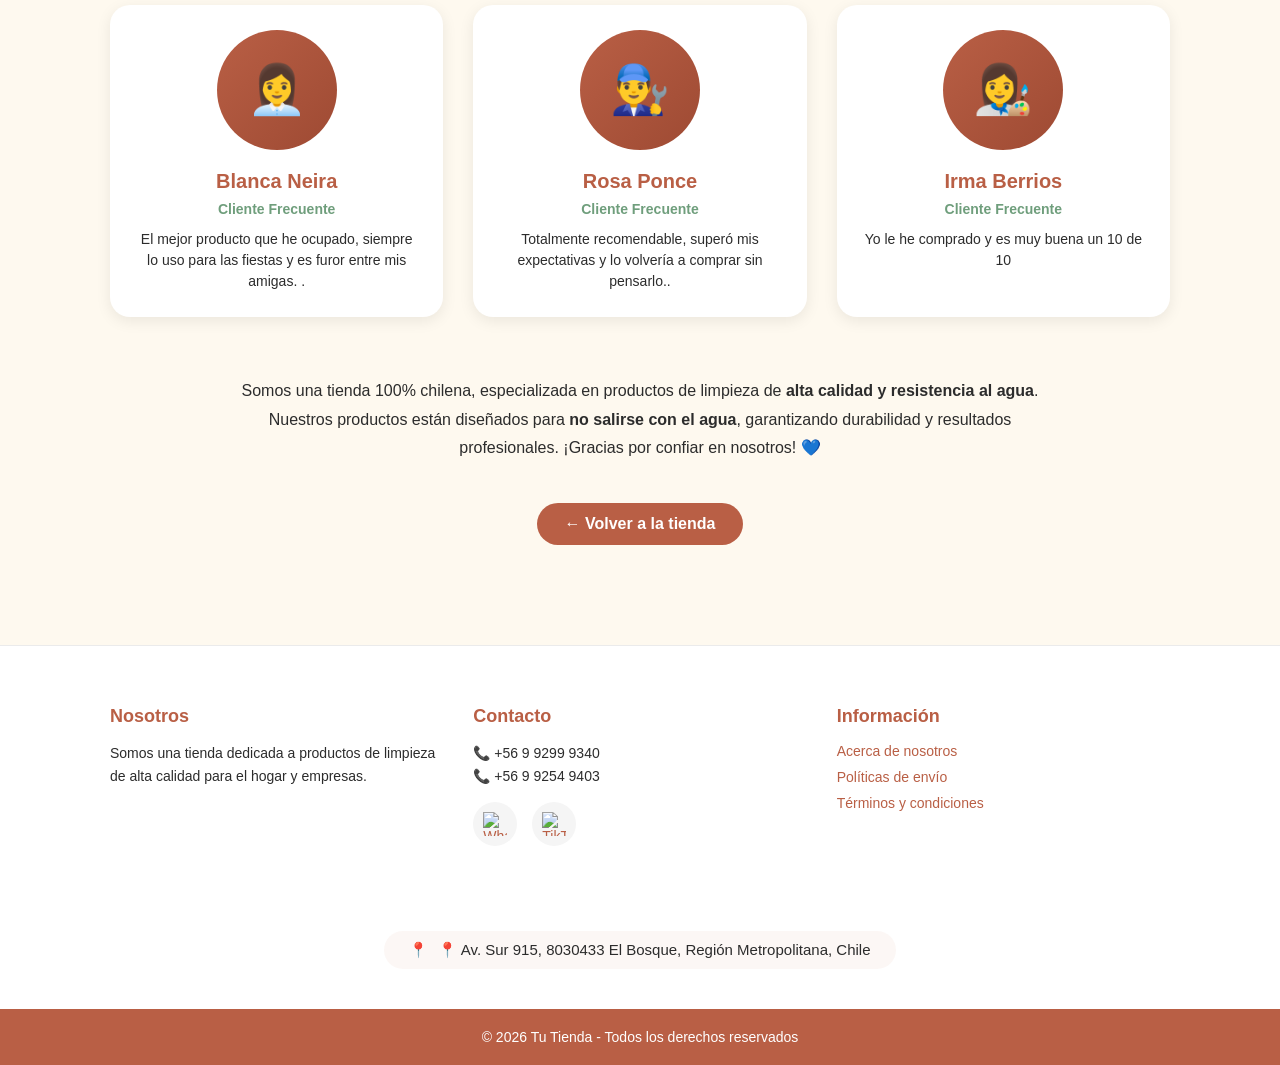
==== commit 8632687e: "Actualización de proyecto" ====
--- a/pages/acerca.html
+++ b/pages/acerca.html
@@ -96,23 +96,23 @@
     <div class="team-grid">
       <div class="team-member">
         <div class="team-avatar">👩‍💼</div>
-        <h4>María González</h4>
-        <div class="team-role">Fundadora & CEO</div>
-        <div class="team-desc">Con más de 8 años de experiencia en el rubro de limpieza y cuidado del hogar.</div>
+        <h4>Blanca Neira</h4>
+        <div class="team-role">Cliente Frecuente </div>
+        <div class="team-desc">El mejor producto que he ocupado, siempre lo uso para las fiestas y es furor entre mis amigas. .</div>
       </div>
       
       <div class="team-member">
         <div class="team-avatar">👨‍🔧</div>
-        <h4>Carlos Rodríguez</h4>
-        <div class="team-role">Director de Operaciones</div>
-        <div class="team-desc">Encargado de garantizar la calidad y eficiencia en nuestros procesos.</div>
+        <h4>Rosa Ponce</h4>
+        <div class="team-role">Cliente Frecuente </div>
+        <div class="team-desc">Totalmente recomendable, superó mis expectativas y lo volvería a comprar sin pensarlo..</div>
       </div>
       
       <div class="team-member">
         <div class="team-avatar">👩‍🎨</div>
-        <h4>Ana Martínez</h4>
-        <div class="team-role">Atención al Cliente</div>
-        <div class="team-desc">Siempre lista para ayudarte y resolver tus dudas con la mejor actitud.</div>
+        <h4>Irma Berrios</h4>
+        <div class="team-role">Cliente Frecuente </div>
+        <div class="team-desc">Yo le he comprado y es muy buena un 10 de 10</div>
       </div>
     </div>
   </div>
@@ -178,5 +178,47 @@
   </div>
 </footer>
 
+<!-- 📄 MODAL TÉRMINOS -->
+<div id="termsModal" class="modal">
+  <div class="modal-box modal-large">
+    <span class="close-terms">&times;</span>
+    <div id="termsContent">
+      <div class="terms-card">
+        <h1>📋 Términos y Condiciones</h1>
+
+        <p>Al utilizar este sitio web, aceptas los siguientes términos y condiciones:</p>
+
+        <h2>📌 Uso del sitio</h2>
+        <p>El usuario se compromete a utilizar este sitio de forma responsable y sin infringir la ley.</p>
+
+        <div class="highlight-box">
+          <strong>✨ Nuestro compromiso:</strong> Productos de limpieza de alta calidad que <strong>no se salen con el agua</strong>, pensados para durar.
+        </div>
+
+        <h2>📦 Productos</h2>
+        <p>Todos los productos están sujetos a disponibilidad. Nos reservamos el derecho de modificar precios sin previo aviso, aunque los precios vigentes al momento de la compra serán respetados.</p>
+
+        <h2>💳 Pagos</h2>
+        <p>Los pagos se realizan a través de los métodos acordados con el cliente, principalmente mediante transferencia bancaria, depósito o contacto directo por WhatsApp.</p>
+
+        <h2>⚠️ Responsabilidad</h2>
+        <p>No nos hacemos responsables por el mal uso de los productos adquiridos. Recomendamos leer las instrucciones de uso antes de aplicar cualquier producto.</p>
+
+        <h2>🔒 Privacidad</h2>
+        <p>La información proporcionada por el cliente será utilizada únicamente para gestionar pedidos y no será compartida con terceros, de acuerdo a la Ley N° 19.628.</p>
+
+        <div class="terms-date">
+          <strong>Última actualización:</strong> Abril 2026
+        </div>
+      </div>
+    </div>
+  </div>
+</div>
+
+<!-- Script principal -->
+<script src="../js/app.js"></script>
+
+
+
 </body>
 </html>
--- a/css/styles.css
+++ b/css/styles.css
@@ -1,6 +1,8 @@
 /* ===== RESET BÁSICO ===== */
 * {
   box-sizing: border-box;
+  margin: 0;
+  padding: 0;
 }
 
 /* ===== VARIABLES DE COLOR ===== */
@@ -18,7 +20,10 @@
 body {
   font-family: Arial, sans-serif;
   margin: 0;
+  padding: 0;
   background: var(--bg-light);
+  overflow-x: hidden;
+  width: 100%;
 }
 
 /* ===== TOP BAR ===== */
@@ -28,32 +33,91 @@
   text-align: center;
   padding: 6px;
   font-size: 14px;
+  width: 100%;
 }
 
 /* ===== HEADER ===== */
 header {
   background: #ffffff;
   border-bottom: 0.5px solid rgba(0,0,0,0.08);
+  width: 100%;
 }
 
 .header-content {
   max-width: 1100px;
   margin: 0 auto;
   padding: 0.6rem;
-  display: grid;
-  grid-template-columns: auto 1fr auto;
+  display: flex;
   align-items: center;
+  justify-content: space-between;
+  gap: 15px;
+  min-height: 0; /* Importante para evitar desbordes */
 }
 
 .logo img {
-  height: 70px;
+  height: 90px;  /* ← Cambia este valor */
   width: auto;
   object-fit: contain;
-  transition: transform 0.3s ease;
 }
 
 .logo img:hover {
-  transform: scale(1.1);
+  transform: scale(1.05);
+}
+
+/* ===== BÚSQUEDA ===== */
+.search-box {
+  display: flex;
+  justify-content: flex-end;
+  flex: 1;
+  min-width: 200px;
+}
+
+.search-container {
+  display: flex;
+  align-items: center;
+  background: white;
+  border-radius: 30px;
+  padding: 5px;
+  width: 100%;
+  max-width: 350px;
+  box-shadow: 0 2px 6px rgba(0,0,0,0.1);
+  border: 1px solid #eee;
+}
+
+.search-icon {
+  margin-left: 10px;
+  display: flex;
+  align-items: center;
+}
+
+.search-container input {
+  flex: 1;
+  border: none;
+  outline: none;
+  padding: 10px 8px;
+  font-size: 14px;
+  min-width: 0;
+  background: transparent;
+}
+
+.search-container input:focus {
+  outline: none;
+}
+
+.search-btn {
+  background: var(--primary);
+  color: white;
+  border: none;
+  padding: 8px 18px;
+  border-radius: 30px;
+  cursor: pointer;
+  font-size: 14px;
+  white-space: nowrap;
+  transition: all 0.3s ease;
+}
+
+.search-btn:hover {
+  background: var(--primary-dark);
 }
 
 /* ===== CATEGORÍAS ===== */
@@ -97,25 +161,58 @@
   box-shadow: inset 0 3px 6px rgba(0,0,0,0.15);
 }
 
-/* ===== CARRUSEL PRINCIPAL ===== */
+/* ===== REPARACIÓN CARRUSEL - FORZADO ===== */
 .carousel {
   max-width: 1100px;
   margin: 20px auto;
   position: relative;
-  overflow: hidden;
+  overflow: hidden !important;
   border-radius: 10px;
 }
 
 .slides {
-  display: flex;
+  display: flex !important;
+  width: 100% !important;
   transition: transform 0.5s ease-in-out;
 }
 
-.slides img {
+.slide-item {
+  position: relative;
+  min-width: 100% !important;
+  flex: 0 0 100% !important;
+  flex-shrink: 0 !important;
+}
+
+.slide-item img {
   width: 100%;
   height: 300px;
   object-fit: cover;
-  flex-shrink: 0;
+  display: block;
+}
+
+/* Botón del carrusel */
+.slide-btn {
+  position: absolute;
+  bottom: 30px;
+  left: 50%;
+  transform: translateX(-50%);
+  background: #128C7E;
+  color: white;
+  border: none;
+  padding: 12px 28px;
+  border-radius: 50px;
+  font-size: 16px;
+  font-weight: bold;
+  cursor: pointer;
+  z-index: 10;
+  transition: all 0.3s ease;
+  box-shadow: 0 4px 15px rgba(0,0,0,0.3);
+  white-space: nowrap;
+}
+
+.slide-btn:hover {
+  background: var(--primary-dark);
+  transform: translateX(-50%) scale(1.05);
 }
 
 .prev, .next {
@@ -205,47 +302,6 @@
   margin-top: 20px;
 }
 
-/* ===== BÚSQUEDA ===== */
-.search-box {
-  display: flex;
-  justify-content: center;
-}
-
-.search-container {
-  display: flex;
-  align-items: center;
-  background: white;
-  border-radius: 30px;
-  padding: 5px;
-  width: 60%;
-  max-width: 450px;
-  box-shadow: 0 2px 6px rgba(0,0,0,0.1);
-}
-
-.search-icon {
-  margin-left: 10px;
-}
-
-.search-container input {
-  flex: 1;
-  border: none;
-  outline: none;
-  padding: 8px;
-}
-
-.search-btn {
-  background: var(--primary);
-  color: white;
-  border: none;
-  padding: 8px 14px;
-  border-radius: 20px;
-  cursor: pointer;
-}
-
-.search-btn:hover {
-  background: var(--primary-dark);
-}
-
 /* ===== MODAL ===== */
 .modal {
   display: none;
@@ -293,7 +349,6 @@
   color: white;
 }
 
-/* ===== MODAL GRANDE PARA TÉRMINOS ===== */
 .modal-large {
   max-width: 800px;
   width: 90%;
@@ -377,6 +432,7 @@
   background: linear-gradient(135deg, var(--secondary) 0%, var(--bg-light) 100%);
   display: flex;
   justify-content: center;
+  width: 100%;
 }
 
 .info-section::before {
@@ -573,25 +629,31 @@
 /* ===== TÍTULO DE PRODUCTOS ===== */
 .products-title {
   text-align: center;
-  color: var(--primary);
-  font-size: 32px;
-  margin-bottom: 30px;
-  font-weight: 600;
-  position: relative;
-  display: inline-block;
-  width: 100%;
+  font-size: 38px;
+  font-weight: 800;
+  margin-bottom: 10px;
+  text-transform: uppercase;
+  letter-spacing: 1.5px;
+  background: linear-gradient(90deg, #b95f45, #e67e22, #b95f45);
+  background-size: 200%;
+  -webkit-background-clip: text;
+  -webkit-text-fill-color: transparent;
+  animation: shine 4s linear infinite;
 }
 
 .products-title::after {
   content: '';
-  position: absolute;
-  bottom: -10px;
-  left: 50%;
-  transform: translateX(-50%);
-  width: 60px;
-  height: 3px;
-  background: var(--primary);
-  border-radius: 2px;
+  display: block;
+  margin: 12px auto 0;
+  width: 100px;
+  height: 5px;
+  background: linear-gradient(90deg, #ff6a00, #ff0000);
+  border-radius: 10px;
+}
+
+@keyframes shine {
+  0% { background-position: 200% center; }
+  100% { background-position: -200% center; }
 }
 
 /* ===== REDES SOCIALES ===== */
@@ -680,6 +742,15 @@
   font-size: 14px;
   transition: all 0.3s ease;
   white-space: nowrap;
+  position: relative;
+  z-index: 1;
+}
+
+.logo {
+  position: relative;
+  z-index: 50;
+  display: inline-block;
+  cursor: pointer;
 }
 
 .back-home-btn:hover {
@@ -714,16 +785,15 @@
 
 .products-grid .card {
   background: white;
-  border-radius: 16px;
+  border-radius: 14px;
   overflow: hidden;
-  box-shadow: 0 2px 8px rgba(0,0,0,0.08);
-  transition: all 0.3s ease;
+  box-shadow: 0 2px 6px rgba(0,0,0,0.06);
+  transition: all 0.25s ease;
   cursor: pointer;
   position: relative;
   display: flex;
   flex-direction: column;
-  min-width: auto;
-  padding: 0;
+  border: 1px solid #eee;
 }
 
 .products-grid .card:hover {
@@ -776,7 +846,7 @@
   margin: 8px 0;
 }
 
-/* ===== BOTÓN WHATSAPP DEL MODAL - DISEÑO MEJORADO ===== */
+/* ===== BOTÓN WHATSAPP DEL MODAL ===== */
 .modal-whatsapp-btn {
   display: inline-flex;
   align-items: center;
@@ -837,34 +907,462 @@
   transform: scale(1.1);
 }
 
-/* Responsive */
+/* ===== CARRUSEL DE PRODUCTOS DESTACADOS ===== */
+.featured-carousel-section {
+  max-width: 1200px;
+  margin: 60px auto;
+  padding: 0 20px;
+  width: 100%;
+}
+
+.featured-carousel-header {
+  text-align: center;
+  margin-bottom: 35px;
+}
+
+.featured-carousel-title {
+  font-size: 2rem;
+  font-weight: 800;
+  color: var(--primary);
+  margin-bottom: 10px;
+}
+
+.featured-carousel-subtitle {
+  color: #666;
+  font-size: 0.95rem;
+}
+
+.featured-carousel {
+  max-width: 1100px;
+  margin: 0 auto;
+  position: relative;
+  border-radius: 20px;
+  overflow: visible;
+}
+
+.featured-slides-wrapper {
+  overflow: hidden;
+  margin: 0 40px;
+  padding: 0;
+}
+
+.featured-slides {
+  display: flex;
+  transition: transform 0.6s cubic-bezier(0.25, 0.46, 0.45, 0.94);
+  gap: 12px;
+}
+
+.featured-slide-item {
+  position: relative;
+  min-width: calc(33.333% - 8px);
+  flex: 0 0 calc(33.333% - 8px);
+  background: transparent;
+  overflow: hidden;
+  transition: transform 0.3s ease;
+  display: flex;
+  flex-direction: column;
+  height: auto;
+  line-height: 0;
+}
+
+.featured-slide-item:last-child {
+  margin-right: 0;
+}
+
+.featured-slide-item:hover {
+  transform: scale(1.02);
+  z-index: 5;
+}
+
+.featured-slide-item img {
+  width: 100%;
+  height: auto;
+  display: block;
+  background: #f5f5f5;
+  object-fit: contain;
+  border-radius: 20px;
+}
+
+.featured-slide-content {
+  position: absolute;
+  top: 15px;
+  right: 15px;
+  left: auto;
+  bottom: auto;
+  padding: 0;
+  text-align: right;
+  z-index: 10;
+  line-height: normal;
+}
+
+.featured-whatsapp-btn {
+  width: 44px;
+  height: 44px;
+  min-width: auto;
+  background: #075E54;
+  color: white;
+  border: none;
+  border-radius: 50%;
+  font-size: 0;
+  cursor: pointer;
+  transition: all 0.3s ease;
+  display: flex;
+  align-items: center;
+  justify-content: center;
+  gap: 0;
+  box-shadow: 0 4px 15px rgba(0, 0, 0, 0.3);
+  margin: 0;
+  margin-left: auto;
+  position: relative;
+}
+
+.featured-whatsapp-btn svg {
+  width: 24px;
+  height: 24px;
+  fill: white;
+  display: block;
+}
+
+.featured-whatsapp-btn:hover {
+  transform: scale(1.1);
+  background: #054A3E;
+  box-shadow: 0 6px 20px rgba(0, 0, 0, 0.4);
+}
+
+.featured-whatsapp-btn:hover::after {
+  content: "Lo quiero";
+  position: absolute;
+  right: 55px;
+  top: 50%;
+  transform: translateY(-50%);
+  background: rgba(0, 0, 0, 0.8);
+  color: white;
+  font-size: 12px;
+  padding: 5px 10px;
+  border-radius: 20px;
+  white-space: nowrap;
+  font-weight: normal;
+  pointer-events: none;
+}
+
+.featured-prev, .featured-next {
+  position: absolute;
+  top: 50%;
+  transform: translateY(-50%);
+  background: rgba(0, 0, 0, 0.6);
+  color: white;
+  border: none;
+  width: 44px;
+  height: 44px;
+  cursor: pointer;
+  font-size: 22px;
+  border-radius: 50%;
+  z-index: 10;
+  transition: all 0.3s ease;
+  display: flex;
+  align-items: center;
+  justify-content: center;
+}
+
+.featured-prev { left: -10px; }
+.featured-next { right: -10px; }
+
+.featured-prev:hover, .featured-next:hover {
+  background: rgba(0, 0, 0, 0.9);
+  transform: translateY(-50%) scale(1.1);
+}
+
+/* ===== BOTONES REDONDOS DE CATEGORÍAS ===== */
+.categories-circles-container {
+  max-width: 1200px;
+  margin: 60px auto;
+  padding: 0 20px;
+  scroll-margin-top: 80px;
+}
+
+.categories-circles-container .featured-carousel-header {
+  margin-bottom: 40px;
+}
+
+.circles-row {
+  display: flex;
+  flex-wrap: wrap;
+  justify-content: center;
+  gap: 40px;
+  margin-bottom: 50px;
+}
+
+.circles-row:last-child {
+  margin-bottom: 0;
+}
+
+.category-circle {
+  flex: 1 1 calc(25% - 30px);
+  min-width: 180px;
+  text-align: center;
+  transition: transform 0.3s ease;
+}
+
+.category-circle:hover {
+  transform: translateY(-10px);
+}
+
+.category-circle a {
+  text-decoration: none;
+  display: block;
+}
+
+.circle-image {
+  width: 180px;
+  height: 180px;
+  margin: 0 auto 20px;
+  border-radius: 50%;
+  overflow: hidden;
+  background: #f5f5f5;
+  box-shadow: 0 8px 20px rgba(0, 0, 0, 0.15);
+  transition: all 0.3s ease;
+  border: 3px solid var(--primary);
+}
+
+.category-circle:hover .circle-image {
+  box-shadow: 0 12px 28px rgba(0, 0, 0, 0.25);
+  transform: scale(1.02);
+}
+
+.circle-image img {
+  width: 100%;
+  height: 100%;
+  object-fit: cover;
+  transition: transform 0.3s ease;
+}
+
+.category-circle:hover .circle-image img {
+  transform: scale(1.1);
+}
+
+.category-circle h3 {
+  font-size: 1.3rem;
+  font-weight: 700;
+  color: var(--primary);
+  margin-top: 10px;
+  transition: color 0.3s ease;
+}
+
+.category-circle:hover h3 {
+  color: var(--primary-dark);
+}
+
+/* ===== MODAL DE PRODUCTOS ===== */
+#imageModal {
+  display: none;
+  position: fixed;
+  z-index: 10000;
+  left: 0;
+  top: 0;
+  width: 100%;
+  height: 100%;
+  background-color: rgba(0, 0, 0, 0.85);
+  justify-content: center;
+  align-items: center;
+}
+
+#imageModal.active {
+  display: flex !important;
+}
+
+#imageModal .modal-content {
+  background: white;
+  margin: auto;
+  padding: 25px;
+  border-radius: 20px;
+  width: 90%;
+  max-width: 700px;
+  display: grid;
+  grid-template-columns: 220px 1fr;
+  gap: 25px;
+  align-items: center;
+}
+
+#imageModal .modal-content > img {
+  width: 100%;
+  max-width: 220px;
+  height: auto;
+  object-fit: contain;
+  border-radius: 12px;
+  background: #f5f5f5;
+  padding: 15px;
+}
+
+.modal-right-content {
+  display: flex;
+  flex-direction: column;
+  gap: 12px;
+}
+
+#imageModal .modal-content h3 {
+  font-size: 1.4rem;
+  font-weight: 700;
+  margin: 0;
+  color: var(--primary, #b95f45);
+  text-align: left;
+  border-bottom: 2px solid var(--primary, #b95f45);
+  padding-bottom: 8px;
+}
+
+.size-selector {
+  margin: 0;
+}
+
+.size-selector label {
+  display: block;
+  margin-bottom: 6px;
+  font-weight: 600;
+  color: #333;
+  font-size: 13px;
+}
+
+.size-selector select {
+  width: 100%;
+  padding: 10px;
+  border-radius: 8px;
+  border: 1px solid #ddd;
+}
+
+.size-selector select:focus {
+  outline: none;
+  border-color: var(--primary, #b95f45);
+}
+
+#imageModal .whatsapp-btn {
+  background: #25D366;
+  color: white;
+  padding: 12px;
+  border-radius: 12px;
+  text-decoration: none;
+  font-weight: bold;
+  text-align: center;
+  font-size: 14px;
+  transition: 0.2s;
+  width: 100%;
+}
+
+#imageModal .whatsapp-btn:hover {
+  background: #128C7E;
+}
+
+#imageModal .close {
+  position: absolute;
+  right: 12px;
+  top: 12px;
+  font-size: 24px;
+  font-weight: bold;
+  cursor: pointer;
+  color: #999;
+  width: 32px;
+  height: 32px;
+  display: flex;
+  align-items: center;
+  justify-content: center;
+  border-radius: 50%;
+  background: rgba(0, 0, 0, 0.05);
+  transition: all 0.2s;
+  z-index: 10;
+}
+
+#imageModal .close:hover {
+  color: #333;
+  background: rgba(0, 0, 0, 0.15);
+  transform: scale(1.05);
+}
+
+@keyframes modalFadeIn {
+  from {
+    opacity: 0;
+    transform: scale(0.95);
+  }
+  to {
+    opacity: 1;
+    transform: scale(1);
+  }
+}
+
+.description-container {
+  margin-top: 10px;
+}
+
+.description-container h4 {
+  font-size: 16px;
+  margin-bottom: 6px;
+  color: #333;
+}
+
+.product-description {
+  font-size: 14px;
+  color: #555;
+  line-height: 1.5;
+  background: #f5f5f5;
+  padding: 12px;
+  border-radius: 8px;
+}
+
+/* ==================== RESPONSIVE PRINCIPAL (CORREGIDO) ==================== */
+
+/* Tablets y móviles grandes */
 @media (max-width: 768px) {
-  .modal-whatsapp-btn {
-    padding: 12px 20px;
+  /* Header y búsqueda - CORREGIDO */
+  .header-content {
+    flex-wrap: wrap;
+    gap: 12px;
+    padding: 12px 15px;
+  }
+  
+  .logo {
+    display: flex;
+    align-items: center;
+    flex-shrink: 0; /* Evita que el logo se encoja */
+  }
+  
+  .logo img {
+    height: 70px;  /* O 80px si lo quieres más grande */
+    width: auto;
+    object-fit: contain;
+    display: block;
+    transition: transform 0.3s ease;
+  }
+  
+  .back-home-btn {
+    order: 2;
+  }
+  
+  .search-box {
+    order: 3;
+    flex: 0 0 100%;
+    justify-content: center;
+    min-width: auto;
+  }
+  
+  .search-container {
+    max-width: 100%;
+    width: 100%;
+  }
+  
+  .search-container input {
+    font-size: 16px;
+    padding: 12px 15px;
+  }
+  
+  .search-btn {
+    padding: 10px 20px;
     font-size: 14px;
-    gap: 10px;
-  }
-  
-  .modal-whatsapp-btn svg {
-    width: 18px;
-    height: 18px;
-  }
-}
-
-@media (max-width: 768px) {
-  .logo img {
-    height: 50px;
-  }
-  
+  }
+  
+  /* Top bar */
   .top-bar {
     font-size: 11px;
     padding: 8px 4px;
   }
   
-  .header-content {
-    padding: 0.8rem;
-  }
-  
+  /* Categorías */
   .categories {
     margin: 15px 10px;
     padding: 12px 15px;
@@ -877,20 +1375,33 @@
     font-size: 13px;
   }
   
+  /* Carrusel */
   .carousel {
     margin: 15px 10px;
     border-radius: 8px;
-  }
-  
-  .slides img {
-    height: 180px;
+    width: calc(100% - 20px);
+  }
+  
+  .slide-item img {
+    height: 200px;
+  }
+  
+  .slide-btn {
+    padding: 8px 20px;
+    font-size: 14px;
+    bottom: 20px;
   }
   
   .prev, .next {
-    padding: 6px;
+    padding: 8px 12px;
     font-size: 16px;
-  }
-  
+    background: rgba(0,0,0,0.6);
+  }
+  
+  .prev { left: 5px; }
+  .next { right: 5px; }
+  
+  /* Sección informativa */
   .info-section {
     padding: 30px 15px 140px;
   }
@@ -914,6 +1425,7 @@
     bottom: -140px;
   }
   
+  /* Valores */
   .values-section {
     margin: 20px auto;
     padding: 10px 15px;
@@ -938,8 +1450,10 @@
     font-size: 32px;
   }
   
+  /* Productos */
   .products-section {
     margin: 40px auto;
+    padding: 0 15px;
   }
   
   .products-title {
@@ -948,7 +1462,7 @@
   
   .products-grid {
     gap: 16px;
-    grid-template-columns: repeat(auto-fill, minmax(240px, 1fr));
+    grid-template-columns: repeat(2, 1fr);
   }
   
   .products-grid .card .card-image {
@@ -960,21 +1474,7 @@
     font-size: 1.3rem;
   }
   
-  .search-container {
-    width: 100%;
-    max-width: 100%;
-  }
-  
-  .search-container input {
-    padding: 10px 8px;
-    font-size: 14px;
-  }
-  
-  .search-btn {
-    padding: 8px 16px;
-    font-size: 13px;
-  }
-  
+  /* Footer */
   .footer-container {
     grid-template-columns: 1fr;
     gap: 25px;
@@ -1004,6 +1504,7 @@
     padding: 15px;
   }
   
+  /* Botón volver arriba */
   .scroll-top-btn {
     width: 45px;
     height: 45px;
@@ -1012,11 +1513,7 @@
     right: 20px;
   }
   
-  .back-home-btn {
-    padding: 8px 14px;
-    font-size: 12px;
-  }
-  
+  /* Modal */
   .modal-box {
     width: 90%;
     max-width: 350px;
@@ -1037,7 +1534,7 @@
   }
   
   .modal-whatsapp-btn {
-    padding: 10px 20px;
+    padding: 12px 20px;
     font-size: 14px;
   }
   
@@ -1051,6 +1548,7 @@
     padding: 20px;
   }
   
+  /* Términos */
   #termsContent h1 {
     font-size: 22px;
   }
@@ -1062,35 +1560,96 @@
   #termsContent p {
     font-size: 13px;
   }
-}
-
+  
+  /* Carrusel destacados */
+  .featured-slide-item {
+    min-width: calc(50% - 6px);
+    flex: 0 0 calc(50% - 6px);
+  }
+  
+  .featured-slides-wrapper {
+    margin: 0 35px;
+  }
+  
+  /* Categorías circulares */
+  .category-circle {
+    flex: 1 1 calc(50% - 30px);
+  }
+  
+  .circle-image {
+    width: 160px;
+    height: 160px;
+  }
+  
+  .category-circle h3 {
+    font-size: 1.2rem;
+  }
+}
+
+/* Móviles pequeños */
 @media (max-width: 480px) {
+  /* Header */
+  .header-content {
+    padding: 10px 12px;
+    gap: 10px;
+  }
+  
+  .logo img {
+    height: 38px;
+  }
+  
+  .back-home-btn {
+    padding: 6px 12px;
+    font-size: 12px;
+  }
+  
+  .search-container input {
+    padding: 10px 12px;
+    font-size: 14px;
+  }
+  
+  .search-btn {
+    padding: 8px 16px;
+    font-size: 13px;
+  }
+  
+  /* Top bar */
   .top-bar {
     font-size: 10px;
   }
   
+  /* Categorías */
   .categories button {
     padding: 6px 12px;
     font-size: 11px;
   }
   
-  .slides img {
-    height: 140px;
-  }
-  
+  /* Carrusel */
   .carousel {
     margin: 10px 8px;
     border-radius: 6px;
+    width: calc(100% - 16px);
+  }
+  
+  .slide-item img {
+    height: 160px;
+  }
+  
+  .slide-btn {
+    padding: 6px 16px;
+    font-size: 12px;
+    bottom: 15px;
   }
   
   .prev, .next {
-    padding: 4px 8px;
-    font-size: 12px;
+    padding: 6px 10px;
+    font-size: 14px;
   }
   
   .prev { left: 3px; }
   .next { right: 3px; }
   
+  /* Productos */
   .products-title {
     font-size: 1.4rem;
   }
@@ -1118,11 +1677,13 @@
     font-size: 1.2rem;
   }
   
+  /* Info section */
   .info-products {
     width: 200px;
     bottom: -110px;
   }
   
+  /* Botón volver arriba */
   .scroll-top-btn {
     width: 40px;
     height: 40px;
@@ -1130,11 +1691,71 @@
     bottom: 15px;
     right: 15px;
   }
-}
-
-/* Orientación horizontal */
+  
+  /* Modal */
+  #imageModal .modal-content {
+    grid-template-columns: 1fr;
+    text-align: center;
+    max-width: 95%;
+    padding: 20px;
+  }
+  
+  #imageModal .modal-content > img {
+    max-width: 160px;
+    margin: 0 auto;
+  }
+  
+  #imageModal .modal-content h3 {
+    text-align: center;
+  }
+  
+  /* Categorías circulares */
+  .circle-image {
+    width: 120px;
+    height: 120px;
+  }
+  
+  .category-circle h3 {
+    font-size: 1rem;
+  }
+  
+  .circles-row {
+    gap: 25px;
+  }
+  
+  /* Carrusel destacados */
+  .featured-slide-item {
+    min-width: 100%;
+    flex: 0 0 100%;
+  }
+  
+  .featured-slides-wrapper {
+    margin: 0 30px;
+  }
+  
+  .featured-whatsapp-btn {
+    width: 38px;
+    height: 38px;
+  }
+  
+  .featured-whatsapp-btn svg {
+    width: 20px;
+    height: 20px;
+  }
+  
+  .featured-prev, .featured-next {
+    width: 36px;
+    height: 36px;
+    font-size: 18px;
+  }
+  
+  .featured-prev { left: -5px; }
+  .featured-next { right: -5px; }
+}
+
+/* Landscape en móviles */
 @media (max-width: 768px) and (orientation: landscape) {
-  .slides img {
+  .slide-item img {
     height: 200px;
   }
   
@@ -1150,4 +1771,158 @@
   .products-grid .card .card-image {
     height: 160px;
   }
+  
+  .products-grid {
+    grid-template-columns: repeat(3, 1fr);
+  }
+}
+
+/* Pantallas grandes */
+@media (min-width: 1400px) {
+  .products-grid {
+    grid-template-columns: repeat(4, 1fr);
+  }
+}
+
+/* Carrusel bordes redondeados */
+.carousel {
+  width: calc(100% - 40px);
+  border-radius: 20px;
+  box-shadow: 0 8px 25px rgba(0, 0, 0, 0.15);
+}
+
+.slide-item img {
+  border-radius: 20px;
+}
+
+@media (max-width: 768px) {
+  .carousel {
+    width: calc(100% - 30px);
+    border-radius: 16px;
+  }
+  
+  .slide-item img {
+    border-radius: 16px;
+  }
+}
+
+@media (max-width: 480px) {
+  .carousel {
+    width: calc(100% - 20px);
+    border-radius: 14px;
+  }
+  
+  .slide-item img {
+    border-radius: 14px;
+  }
+}
+
+/* Carrusel destacados responsive */
+@media (max-width: 900px) {
+  .featured-slide-item {
+    min-width: calc(50% - 6px);
+    flex: 0 0 calc(50% - 6px);
+  }
+  .featured-slides-wrapper {
+    margin: 0 35px;
+  }
+}
+
+@media (max-width: 600px) {
+  .featured-slide-item {
+    min-width: 100%;
+    flex: 0 0 100%;
+  }
+  .featured-slides-wrapper {
+    margin: 0 30px;
+  }
+  .featured-whatsapp-btn {
+    width: 38px;
+    height: 38px;
+  }
+  .featured-prev, .featured-next {
+    width: 36px;
+    height: 36px;
+    font-size: 18px;
+  }
+  .featured-prev { left: -5px; }
+  .featured-next { right: -5px; }
+}
+
+/* Categorías circulares responsive */
+@media (max-width: 1024px) {
+  .category-circle {
+    flex: 1 1 calc(50% - 30px);
+  }
+  
+  .circle-image {
+    width: 160px;
+    height: 160px;
+  }
+  
+  .category-circle h3 {
+    font-size: 1.2rem;
+  }
+}
+
+@media (max-width: 768px) {
+  .categories-circles-container {
+    margin: 40px auto;
+  }
+  
+  .circles-row {
+    flex-direction: column;
+    align-items: center;
+    gap: 35px;
+    margin-bottom: 35px;
+  }
+  
+  .category-circle {
+    flex: 1 1 auto;
+    width: 100%;
+    max-width: 250px;
+  }
+  
+  .circle-image {
+    width: 140px;
+    height: 140px;
+  }
+  
+  .category-circle h3 {
+    font-size: 1.1rem;
+  }
+}
+
+@media (max-width: 480px) {
+  .circle-image {
+    width: 120px;
+    height: 120px;
+  }
+  
+  .category-circle h3 {
+    font-size: 1rem;
+  }
+  
+  .circles-row {
+    gap: 25px;
+  }
+}
+
+/* Modal responsive adicional */
+@media (max-width: 600px) {
+  #imageModal .modal-content {
+    grid-template-columns: 1fr;
+    text-align: center;
+  }
+
+  #imageModal .modal-content > img {
+    max-width: 160px;
+    margin: 0 auto;
+  }
+  
+  .modal-description {
+    font-size: 12px;
+    margin: 8px 15px;
+    padding: 8px;
+  }
 }
